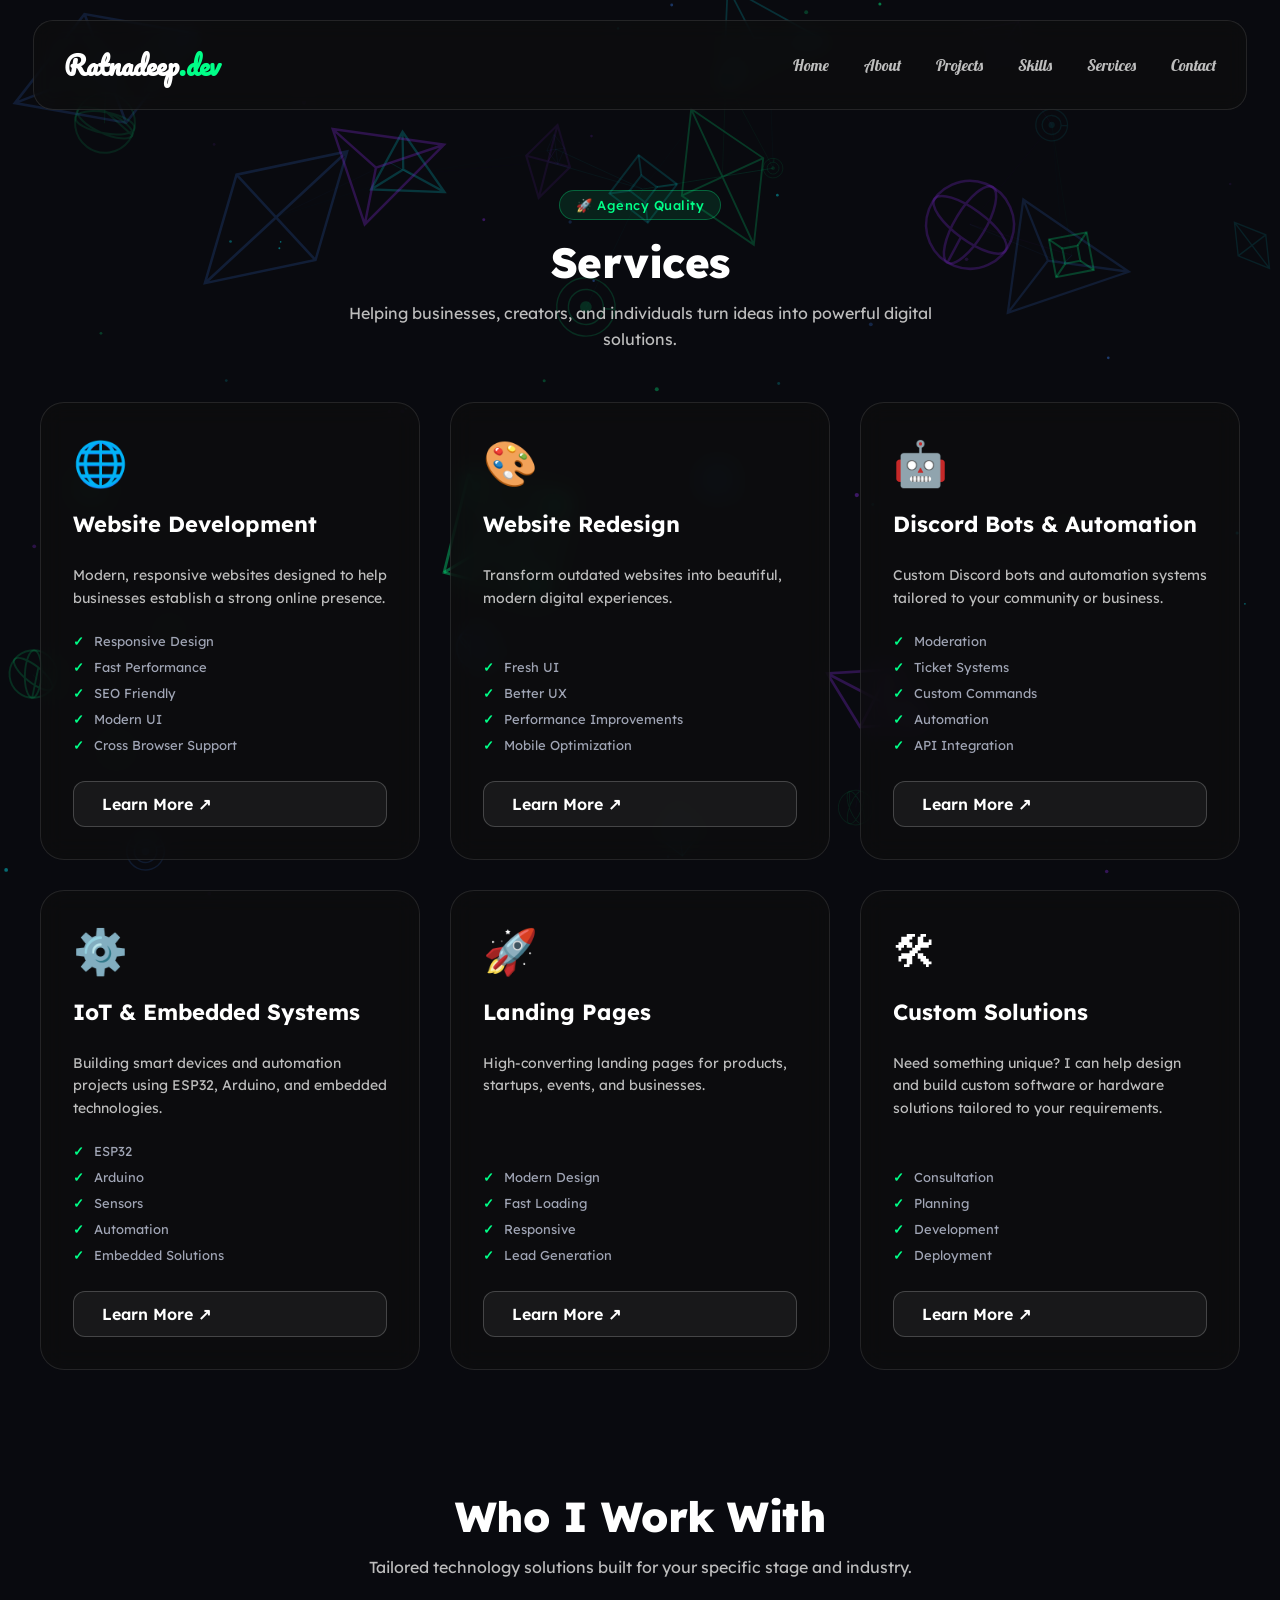
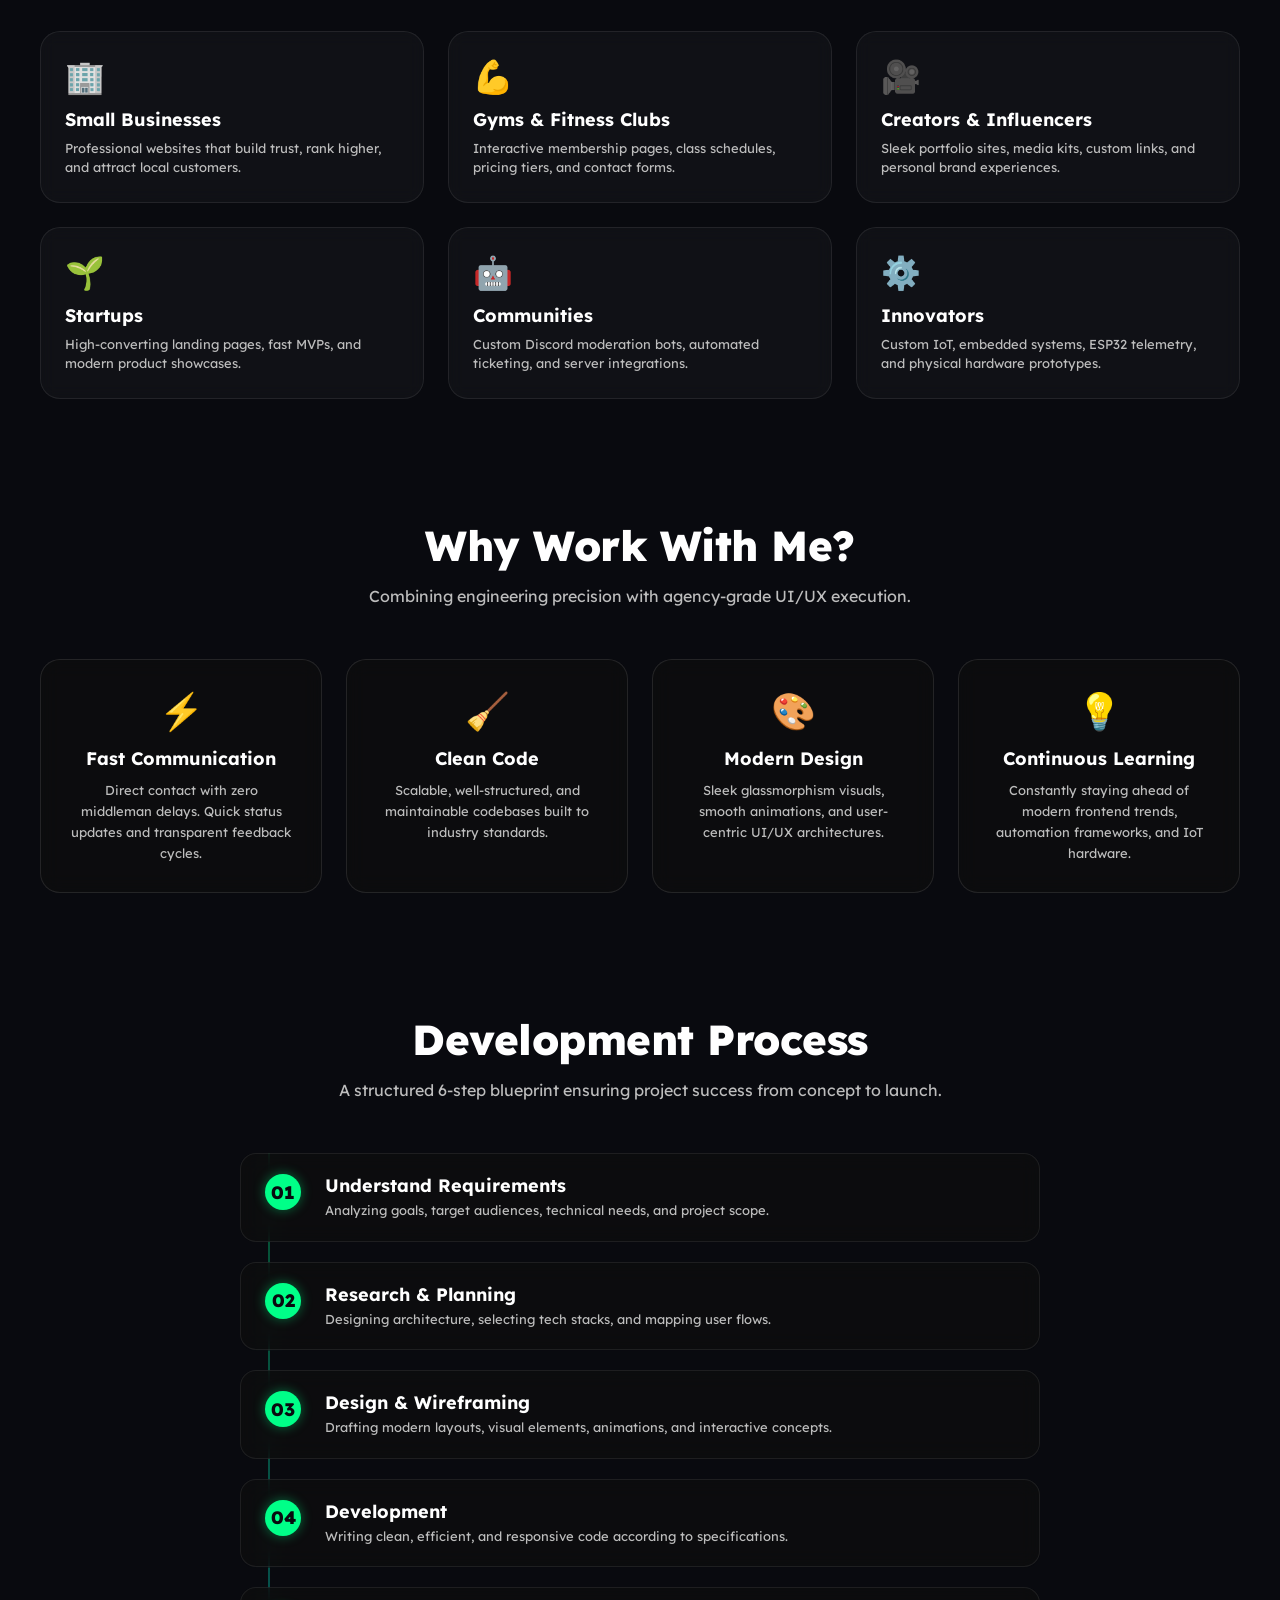
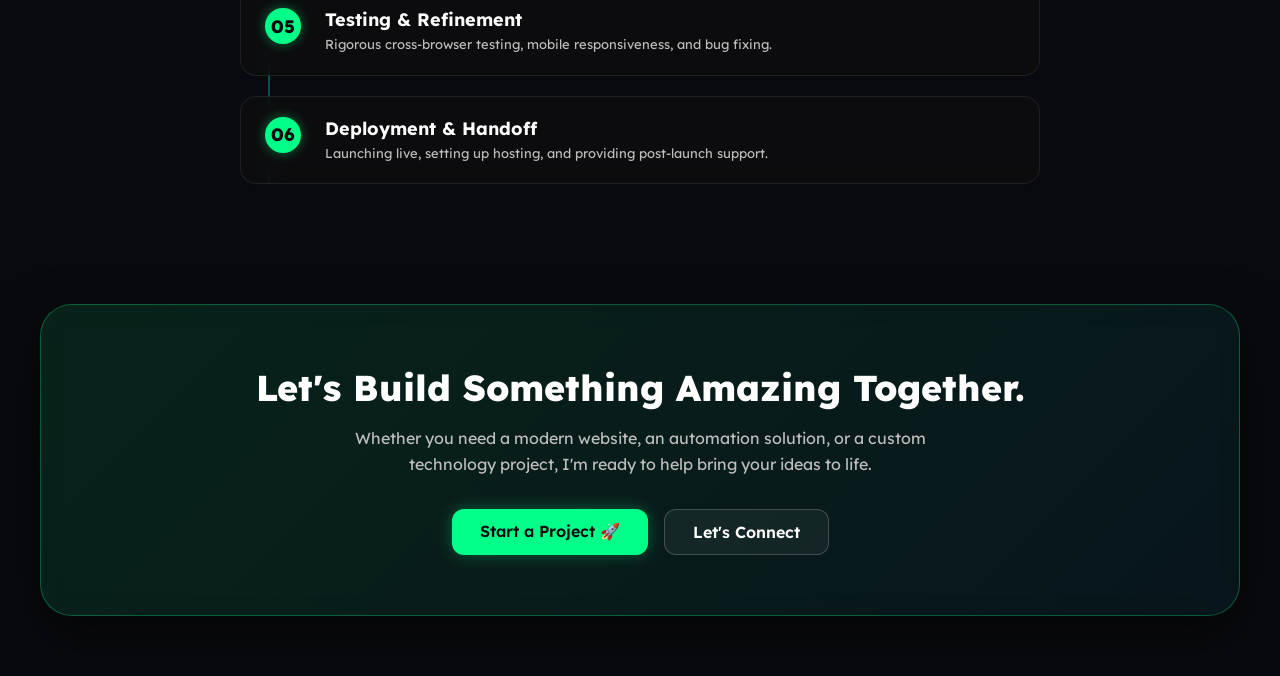
==== Services.html @ 971f7a99 "Add files via upload" ====
<!DOCTYPE html>
<html lang="en">
<head>
    <meta charset="UTF-8">
    <meta name="viewport" content="width=device-width, initial-scale=1.0">
    
    <!-- Google Fonts Preconnect -->
    <link rel="preconnect" href="https://fonts.googleapis.com">
    <link rel="preconnect" href="https://fonts.gstatic.com" crossorigin>

    <!-- Google Fonts Import -->
    <link href="https://fonts.googleapis.com/css2?family=Lexend:wght@100..900&family=Lobster&family=Pacifico&display=swap" rel="stylesheet">
    
    <!-- Design System Styles -->
    <link rel="stylesheet" href="Home.css">
    <link rel="stylesheet" href="Services.css">
    
    <title>Services & Digital Solutions | Ratnadeep.dev</title>
</head>
<body>
    
    <!-- Reusable Canvas for 3D Geometry Background -->
    <canvas id="bg-canvas"></canvas>

    <!-- Navbar -->
    <nav class="navbar">
        <div class="nav-container">
            <a href="Home.html" class="logo">
                Ratnadeep<span>.dev</span>
            </a>

            <ul class="nav-links">
                <li><a href="Home.html">Home</a></li>
                <li><a href="About.html">About</a></li>
                <li><a href="Project.html">Projects</a></li>
                <li><a href="Skills.html">Skills</a></li>
                <li><a href="Services.html" class="active">Services</a></li>
                <li><a href="Contact.html">Contact</a></li>
            </ul>

            <button class="menu-btn">☰</button>
        </div>
    </nav>

    <main class="services-page-wrapper">
        
        <!-- SECTION 1: SERVICES HERO & GRID -->
        <section class="services-section">
            <div class="services-container">
                
                <div class="section-header">
                    <span class="badge">🚀 Agency Quality</span>
                    <h1 class="section-title">Services</h1>
                    <p class="section-subtitle">
                        Helping businesses, creators, and individuals turn ideas into powerful digital solutions.
                    </p>
                </div>

                <!-- Dynamic Target Grid (Rendered by Services.js) -->
                <div class="services-grid" id="services-grid">
                    <!-- Cards injected dynamically -->
                </div>

            </div>
        </section>

        <!-- SECTION 2: WHO I WORK WITH -->
        <section class="target-audience-section">
            <div class="services-container">
                <div class="section-header">
                    <h2 class="section-title">Who I Work With</h2>
                    <p class="section-subtitle">Tailored technology solutions built for your specific stage and industry.</p>
                </div>

                <div class="audience-grid">
                    <div class="audience-card">
                        <span class="audience-icon">🏢</span>
                        <h3>Small Businesses</h3>
                        <p>Professional websites that build trust, rank higher, and attract local customers.</p>
                    </div>

                    <div class="audience-card">
                        <span class="audience-icon">💪</span>
                        <h3>Gyms & Fitness Clubs</h3>
                        <p>Interactive membership pages, class schedules, pricing tiers, and contact forms.</p>
                    </div>

                    <div class="audience-card">
                        <span class="audience-icon">🎥</span>
                        <h3>Creators & Influencers</h3>
                        <p>Sleek portfolio sites, media kits, custom links, and personal brand experiences.</p>
                    </div>

                    <div class="audience-card">
                        <span class="audience-icon">🌱</span>
                        <h3>Startups</h3>
                        <p>High-converting landing pages, fast MVPs, and modern product showcases.</p>
                    </div>

                    <div class="audience-card">
                        <span class="audience-icon">🤖</span>
                        <h3>Communities</h3>
                        <p>Custom Discord moderation bots, automated ticketing, and server integrations.</p>
                    </div>

                    <div class="audience-card">
                        <span class="audience-icon">⚙️</span>
                        <h3>Innovators</h3>
                        <p>Custom IoT, embedded systems, ESP32 telemetry, and physical hardware prototypes.</p>
                    </div>
                </div>
            </div>
        </section>

        <!-- SECTION 3: WHY WORK WITH ME -->
        <section class="why-section">
            <div class="services-container">
                <div class="section-header">
                    <h2 class="section-title">Why Work With Me?</h2>
                    <p class="section-subtitle">Combining engineering precision with agency-grade UI/UX execution.</p>
                </div>

                <div class="why-grid">
                    <div class="why-card">
                        <div class="why-icon">⚡</div>
                        <h3>Fast Communication</h3>
                        <p>Direct contact with zero middleman delays. Quick status updates and transparent feedback cycles.</p>
                    </div>

                    <div class="why-card">
                        <div class="why-icon">🧹</div>
                        <h3>Clean Code</h3>
                        <p>Scalable, well-structured, and maintainable codebases built to industry standards.</p>
                    </div>

                    <div class="why-card">
                        <div class="why-icon">🎨</div>
                        <h3>Modern Design</h3>
                        <p>Sleek glassmorphism visuals, smooth animations, and user-centric UI/UX architectures.</p>
                    </div>

                    <div class="why-card">
                        <div class="why-icon">💡</div>
                        <h3>Continuous Learning</h3>
                        <p>Constantly staying ahead of modern frontend trends, automation frameworks, and IoT hardware.</p>
                    </div>
                </div>
            </div>
        </section>

        <!-- SECTION 4: DEVELOPMENT PROCESS TIMELINE -->
        <section class="process-section">
            <div class="services-container">
                <div class="section-header">
                    <h2 class="section-title">Development Process</h2>
                    <p class="section-subtitle">A structured 6-step blueprint ensuring project success from concept to launch.</p>
                </div>

                <div class="timeline">
                    <div class="timeline-step">
                        <div class="step-number">01</div>
                        <div class="step-content">
                            <h3>Understand Requirements</h3>
                            <p>Analyzing goals, target audiences, technical needs, and project scope.</p>
                        </div>
                    </div>

                    <div class="timeline-step">
                        <div class="step-number">02</div>
                        <div class="step-content">
                            <h3>Research & Planning</h3>
                            <p>Designing architecture, selecting tech stacks, and mapping user flows.</p>
                        </div>
                    </div>

                    <div class="timeline-step">
                        <div class="step-number">03</div>
                        <div class="step-content">
                            <h3>Design & Wireframing</h3>
                            <p>Drafting modern layouts, visual elements, animations, and interactive concepts.</p>
                        </div>
                    </div>

                    <div class="timeline-step">
                        <div class="step-number">04</div>
                        <div class="step-content">
                            <h3>Development</h3>
                            <p>Writing clean, efficient, and responsive code according to specifications.</p>
                        </div>
                    </div>

                    <div class="timeline-step">
                        <div class="step-number">05</div>
                        <div class="step-content">
                            <h3>Testing & Refinement</h3>
                            <p>Rigorous cross-browser testing, mobile responsiveness, and bug fixing.</p>
                        </div>
                    </div>

                    <div class="timeline-step">
                        <div class="step-number">06</div>
                        <div class="step-content">
                            <h3>Deployment & Handoff</h3>
                            <p>Launching live, setting up hosting, and providing post-launch support.</p>
                        </div>
                    </div>
                </div>
            </div>
        </section>

        <!-- SECTION 5: FINAL CTA -->
        <section class="cta-section">
            <div class="services-container">
                <div class="cta-card">
                    <h2>Let's Build Something Amazing Together.</h2>
                    <p>
                        Whether you need a modern website, an automation solution, or a custom technology project, 
                        I'm ready to help bring your ideas to life.
                    </p>
                    <div class="cta-buttons">
                        <a href="Contact.html" class="btn primary-btn magnetic-btn">Start a Project 🚀</a>
                        <a href="Contact.html" class="btn secondary-btn magnetic-btn">Let's Connect</a>
                    </div>
                </div>
            </div>
        </section>

    </main>

    <!-- Background Particle Script -->
    <script src="Home.js"></script>
    <!-- Services Engine Script -->
    <script src="Services.js"></script>
</body>
</html>
---- Home.css ----
@import url('https://fonts.googleapis.com/css2?family=Lobster&family=Pacifico&display=swap');

html {
    scroll-behavior: smooth;
}

body {
    margin: 0;
    background: #090a0f;
    overflow-x: hidden;
    min-height: 100vh;
}

/* Background Canvas styling */
#bg-canvas, #particle-canvas {
    position: fixed;
    top: 0;
    left: 0;
    width: 100vw;
    height: 100vh;
    z-index: -1;
    pointer-events: none;
    overflow: hidden;
}

/* Glassmorphism Navbar */
.navbar {
    position: fixed;
    top: 20px;
    left: 50%;
    transform: translateX(-50%);
    width: 90%;
    max-width: 1200px;
    padding: 18px 30px;

    background: rgba(15, 15, 15, 0.65);
    backdrop-filter: blur(10px);
    -webkit-backdrop-filter: blur(10px);

    border: 1px solid rgba(255, 255, 255, 0.1);
    border-radius: 20px;

    z-index: 1000;
    animation: navbarDrop 0.8s ease;
}

@keyframes navbarDrop {
    from {
        opacity: 0;
        transform: translate(-50%, -40px);
    }
    to {
        opacity: 1;
        transform: translate(-50%, 0);
    }
}

.nav-container {
    display: flex;
    align-items: center;
    justify-content: space-between;
}

/* Logo */
.logo {
    font-size: 26px;
    font-weight: 800;
    text-decoration: none;
    color: white;
    font-family: 'Pacifico', cursive, sans-serif;
    transition: 0.3s;
}

.logo span {
    color: #00ff88;
}

.logo:hover {
    transform: scale(1.08);
    text-shadow: 0 0 20px #00ff88;
}

/* Links */
.nav-links {
    display: flex;
    gap: 35px;
    list-style: none;
    font-family: 'Lobster', cursive, sans-serif;
}

.nav-links a {
    color: #bdbdbd;
    text-decoration: none;
    font-size: 16px;
    font-weight: 500;
    position: relative;
    transition: color .3s, transform .3s;
}

.nav-links a:hover {
    color: white;
    transform: translateY(-3px);
}

.nav-links a::before {
    content: "";
    position: absolute;
    bottom: -8px;
    left: 50%;
    width: 0;
    height: 3px;
    background: #00ff88;
    border-radius: 10px;
    transform: translateX(-50%);
    transition: .35s;
}

.nav-links a:hover::before,
.nav-links a.active::before {
    width: 100%;
}

.nav-links a.active {
    color: white;
}

/* Mobile Menu Button */
.menu-btn {
    display: none;
    background: none;
    border: none;
    color: white;
    font-size: 28px;
}

/* ==========================================
   HERO SECTION STYLES (FIXES THE COLLAPSE)
   ========================================== */
.hero {
    min-height: 100vh;
    display: flex;
    align-items: center;
    justify-content: center;
    text-align: center;
    padding: 120px 20px 40px;
    color: white;
    font-family: 'Lexend', sans-serif;
    box-sizing: border-box;
}

.hero-content {
    max-width: 850px;
    z-index: 1;
}

.badge-group {
    display: flex;
    gap: 10px;
    justify-content: center;
    flex-wrap: wrap;
    margin-bottom: 25px;
}

.badge {
    background: rgba(0, 255, 136, 0.1);
    color: #00ff88;
    border: 1px solid rgba(0, 255, 136, 0.3);
    padding: 6px 16px;
    border-radius: 20px;
    font-size: 13px;
    letter-spacing: 0.5px;
    font-weight: 500;
}

.hero h1 {
    font-size: 52px;
    font-weight: 800;
    margin: 0 0 20px;
    line-height: 1.25;
    letter-spacing: -0.5px;
}

.hero h1 span {
    color: #00f2fe;
    text-shadow: 0 0 25px rgba(0, 242, 254, 0.45);
}

.hero p {
    font-size: 18px;
    color: #bdbdbd;
    margin: 0 auto 35px;
    max-width: 650px;
    line-height: 1.6;
}

.hero p strong {
    color: #ffffff;
}

.hero-btns {
    display: flex;
    gap: 15px;
    justify-content: center;
}

.btn {
    padding: 12px 28px;
    border-radius: 12px;
    font-size: 16px;
    font-weight: 600;
    text-decoration: none;
    transition: 0.3s ease;
}

.primary-btn {
    background: #00ff88;
    color: #090a0f;
    box-shadow: 0 0 15px rgba(0, 255, 136, 0.3);
}

.primary-btn:hover {
    box-shadow: 0 0 25px rgba(0, 255, 136, 0.6);
    transform: translateY(-2px);
}

.secondary-btn {
    border: 1px solid rgba(255, 255, 255, 0.2);
    color: white;
    background: rgba(255, 255, 255, 0.05);
}

.secondary-btn:hover {
    background: rgba(255, 255, 255, 0.15);
    border-color: rgba(255, 255, 255, 0.4);
    transform: translateY(-2px);
}
/* Hero Status Line Below Buttons */
.hero-stats-line {
    margin-top: 35px;
    display: flex;
    align-items: center;
    justify-content: center;
    gap: 12px;
    flex-wrap: wrap;
    font-size: 14px;
    color: #a0a5b5;
    font-weight: 500;
    letter-spacing: 0.5px;
}

.hero-stats-line .dot {
    color: #00ff88;
    font-size: 12px;
    opacity: 0.7;
}

.hero-stats-line span:not(.dot) {
    background: rgba(255, 255, 255, 0.03);
    padding: 6px 14px;
    border-radius: 20px;
    border: 1px solid rgba(255, 255, 255, 0.05);
    transition: 0.3s ease;
}

.hero-stats-line span:not(.dot):hover {
    color: #ffffff;
    border-color: rgba(0, 255, 136, 0.3);
    background: rgba(0, 255, 136, 0.05);
}
---- Services.css ----
/* ==========================================
   SERVICES PAGE DEDICATED STYLES
   ========================================== */

.services-page-wrapper {
    padding-top: 130px;
    min-height: 100vh;
    box-sizing: border-box;
}

.services-section, 
.target-audience-section, 
.why-section, 
.process-section, 
.cta-section {
    padding: 60px 20px;
    color: #ffffff;
    font-family: 'Lexend', sans-serif;
    position: relative;
    z-index: 1;
}

.services-container {
    max-width: 1200px;
    margin: 0 auto;
}

/* Header Elements */
.section-header {
    text-align: center;
    margin-bottom: 50px;
}

.section-header .badge {
    display: inline-block;
    background: rgba(0, 255, 136, 0.1);
    color: #00ff88;
    border: 1px solid rgba(0, 255, 136, 0.3);
    padding: 6px 16px;
    border-radius: 20px;
    font-size: 13px;
    font-weight: 500;
    margin-bottom: 16px;
}

.section-title {
    font-size: 42px;
    font-weight: 800;
    margin: 0 0 12px;
    letter-spacing: -0.5px;
}

.section-subtitle {
    font-size: 16px;
    color: #bdbdbd;
    max-width: 650px;
    margin: 0 auto;
    line-height: 1.6;
}

/* --- SERVICES GRID & CARDS --- */
.services-grid {
    display: grid;
    grid-template-columns: repeat(auto-fill, minmax(340px, 1fr));
    gap: 30px;
    perspective: 1000px;
}

.service-card {
    background: rgba(15, 15, 15, 0.65);
    backdrop-filter: blur(12px);
    -webkit-backdrop-filter: blur(12px);
    border: 1px solid rgba(255, 255, 255, 0.1);
    border-radius: 24px;
    padding: 32px;
    display: flex;
    flex-direction: column;
    position: relative;
    overflow: hidden;
    transform-style: preserve-3d;
    transition: transform 0.15s ease-out, border-color 0.4s ease, box-shadow 0.4s ease;
}

.service-card::before {
    content: '';
    position: absolute;
    top: -50%;
    left: -50%;
    width: 200%;
    height: 200%;
    background: radial-gradient(circle, rgba(0, 255, 136, 0.1) 0%, transparent 70%);
    opacity: 0;
    transition: opacity 0.4s ease;
    pointer-events: none;
}

.service-card:hover {
    border-color: rgba(0, 255, 136, 0.4);
    box-shadow: 0 16px 40px rgba(0, 0, 0, 0.6), 0 0 30px rgba(0, 255, 136, 0.15);
}

.service-card:hover::before {
    opacity: 1;
}

.service-icon {
    font-size: 44px;
    margin-bottom: 20px;
    display: inline-block;
    transition: transform 0.4s cubic-bezier(0.175, 0.885, 0.32, 1.275);
}

.service-card:hover .service-icon {
    transform: translateZ(25px) scale(1.15) rotate(5deg);
}

.service-title {
    font-size: 22px;
    font-weight: 700;
    margin: 0 0 12px;
    color: #ffffff;
    transform: translateZ(10px);
}

.service-description {
    font-size: 14px;
    color: #bdbdbd;
    line-height: 1.6;
    margin-bottom: 24px;
    transform: translateZ(5px);
}

.service-features {
    list-style: none;
    padding: 0;
    margin: 0 0 28px;
    display: flex;
    flex-direction: column;
    gap: 10px;
    margin-top: auto;
}

.service-features li {
    font-size: 13px;
    color: #a0a5b5;
    display: flex;
    align-items: center;
    gap: 10px;
}

.service-features li::before {
    content: "✓";
    color: #00ff88;
    font-weight: bold;
}

/* --- WHO I WORK WITH SECTION --- */
.audience-grid {
    display: grid;
    grid-template-columns: repeat(auto-fill, minmax(320px, 1fr));
    gap: 24px;
}

.audience-card {
    background: rgba(255, 255, 255, 0.03);
    border: 1px solid rgba(255, 255, 255, 0.08);
    border-radius: 20px;
    padding: 24px;
    backdrop-filter: blur(8px);
    transition: all 0.3s ease;
}

.audience-card:hover {
    background: rgba(0, 255, 136, 0.05);
    border-color: rgba(0, 255, 136, 0.3);
    transform: translateY(-5px);
}

.audience-icon {
    font-size: 32px;
    margin-bottom: 12px;
    display: block;
}

.audience-card h3 {
    font-size: 18px;
    margin: 0 0 8px;
    color: #ffffff;
}

.audience-card p {
    font-size: 13px;
    color: #bdbdbd;
    margin: 0;
    line-height: 1.5;
}

/* --- WHY WORK WITH ME SECTION --- */
.why-grid {
    display: grid;
    grid-template-columns: repeat(auto-fill, minmax(250px, 1fr));
    gap: 24px;
}

.why-card {
    background: rgba(15, 15, 15, 0.65);
    border: 1px solid rgba(255, 255, 255, 0.1);
    border-radius: 20px;
    padding: 28px;
    text-align: center;
    backdrop-filter: blur(10px);
    transition: 0.3s ease;
}

.why-card:hover {
    border-color: #00f2fe;
    box-shadow: 0 0 20px rgba(0, 242, 254, 0.15);
    transform: translateY(-5px);
}

.why-icon {
    font-size: 36px;
    margin-bottom: 14px;
}

.why-card h3 {
    font-size: 18px;
    margin: 0 0 10px;
    color: #ffffff;
}

.why-card p {
    font-size: 13px;
    color: #bdbdbd;
    line-height: 1.6;
    margin: 0;
}

/* --- TIMELINE SECTION --- */
.timeline {
    display: flex;
    flex-direction: column;
    gap: 20px;
    max-width: 800px;
    margin: 0 auto;
    position: relative;
}

.timeline::before {
    content: '';
    position: absolute;
    left: 28px;
    top: 0;
    bottom: 0;
    width: 2px;
    background: linear-gradient(180deg, #00ff88 0%, #00f2fe 100%);
    opacity: 0.3;
}

.timeline-step {
    display: flex;
    align-items: flex-start;
    gap: 24px;
    background: rgba(15, 15, 15, 0.65);
    border: 1px solid rgba(255, 255, 255, 0.08);
    padding: 20px 24px;
    border-radius: 16px;
    backdrop-filter: blur(10px);
    transition: 0.3s ease;
    position: relative;
    z-index: 1;
}

.timeline-step:hover {
    border-color: rgba(0, 255, 136, 0.4);
    transform: translateX(8px);
}

.step-number {
    font-size: 18px;
    font-weight: 800;
    color: #090a0f;
    background: #00ff88;
    width: 36px;
    height: 36px;
    border-radius: 50%;
    display: flex;
    align-items: center;
    justify-content: center;
    flex-shrink: 0;
    box-shadow: 0 0 12px rgba(0, 255, 136, 0.4);
}

.step-content h3 {
    font-size: 18px;
    margin: 0 0 4px;
    color: #ffffff;
}

.step-content p {
    font-size: 13px;
    color: #bdbdbd;
    margin: 0;
    line-height: 1.5;
}

/* --- CTA SECTION --- */
.cta-card {
    background: linear-gradient(135deg, rgba(0, 255, 136, 0.1) 0%, rgba(0, 242, 254, 0.05) 100%);
    border: 1px solid rgba(0, 255, 136, 0.3);
    border-radius: 32px;
    padding: 60px 40px;
    text-align: center;
    backdrop-filter: blur(12px);
    box-shadow: 0 20px 50px rgba(0, 0, 0, 0.5);
}

.cta-card h2 {
    font-size: 36px;
    font-weight: 800;
    margin: 0 0 16px;
    color: #ffffff;
}

.cta-card p {
    font-size: 16px;
    color: #bdbdbd;
    max-width: 600px;
    margin: 0 auto 32px;
    line-height: 1.6;
}

.cta-buttons {
    display: flex;
    gap: 16px;
    justify-content: center;
    flex-wrap: wrap;
}

.magnetic-btn {
    transition: transform 0.2s cubic-bezier(0.25, 0.46, 0.45, 0.94);
}

@media (max-width: 768px) {
    .section-title {
        font-size: 32px;
    }
    .cta-card h2 {
        font-size: 26px;
    }
    .timeline::before {
        left: 20px;
    }
}
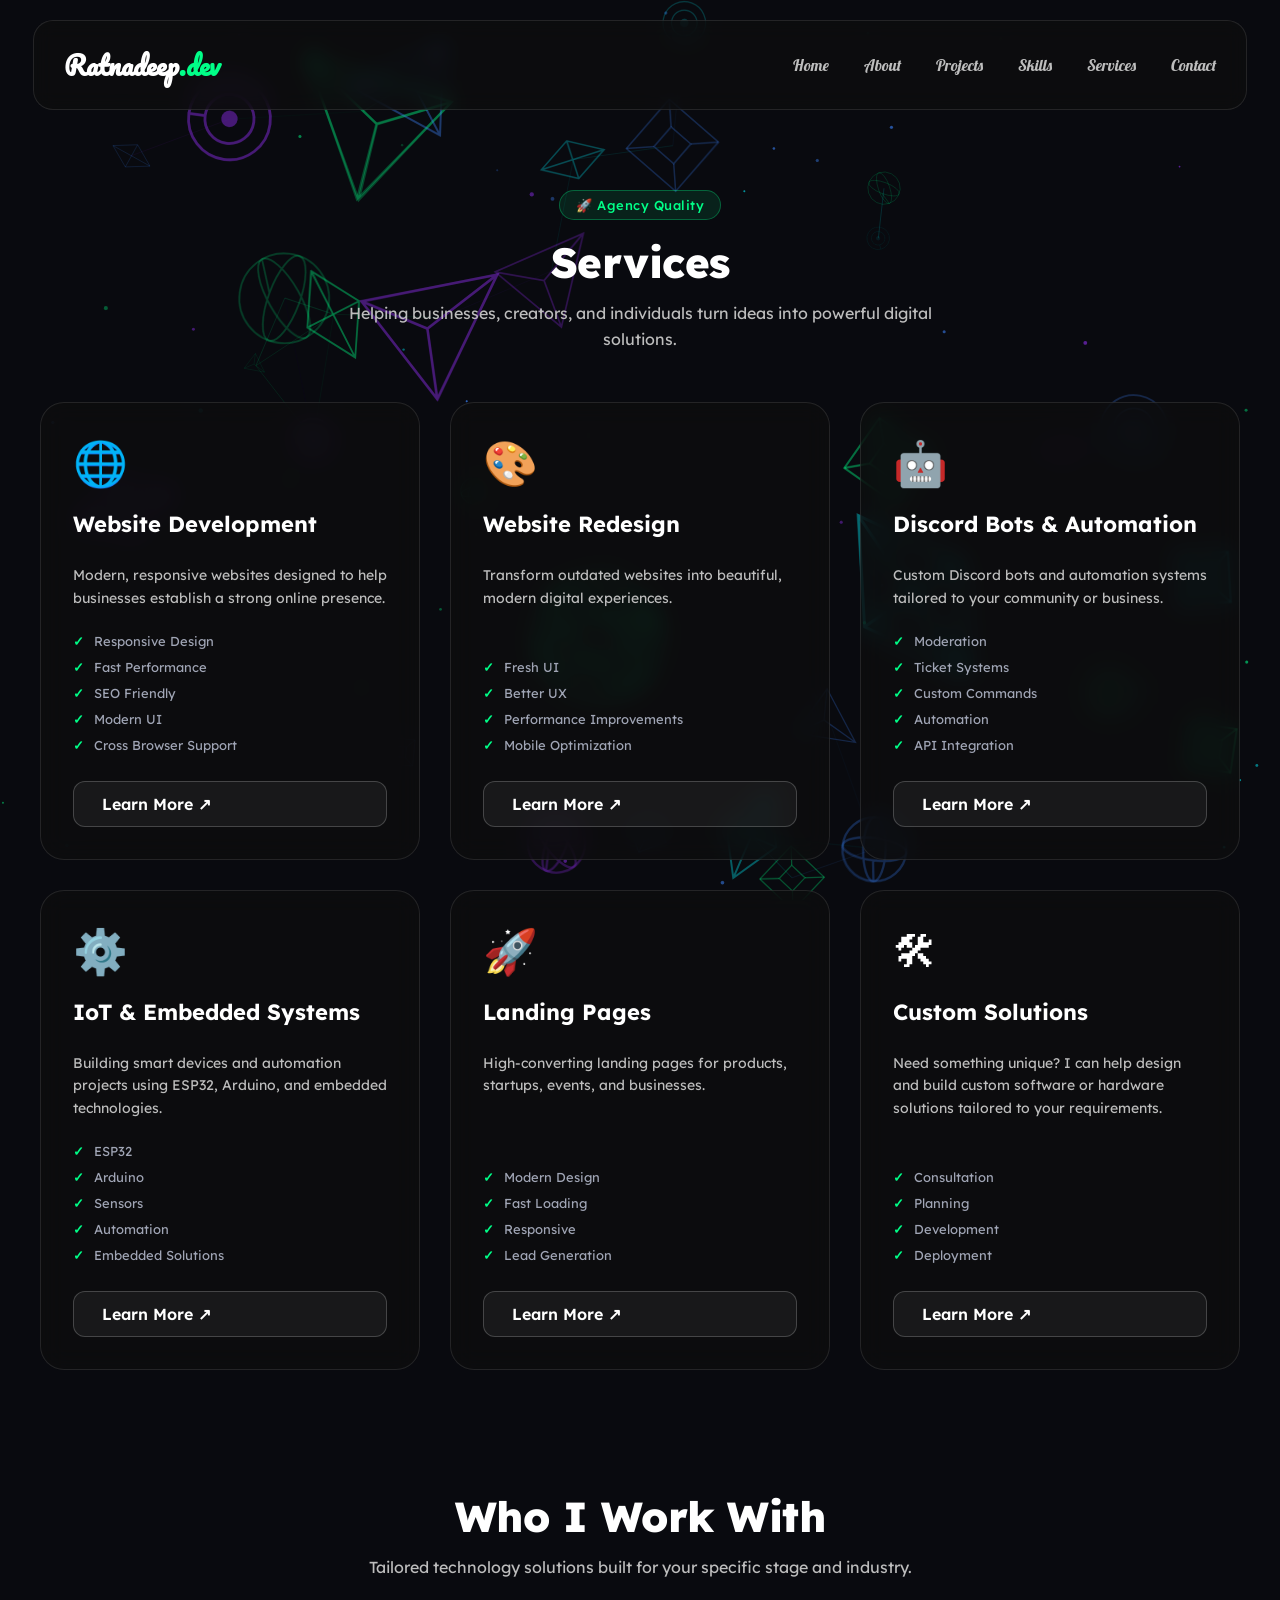
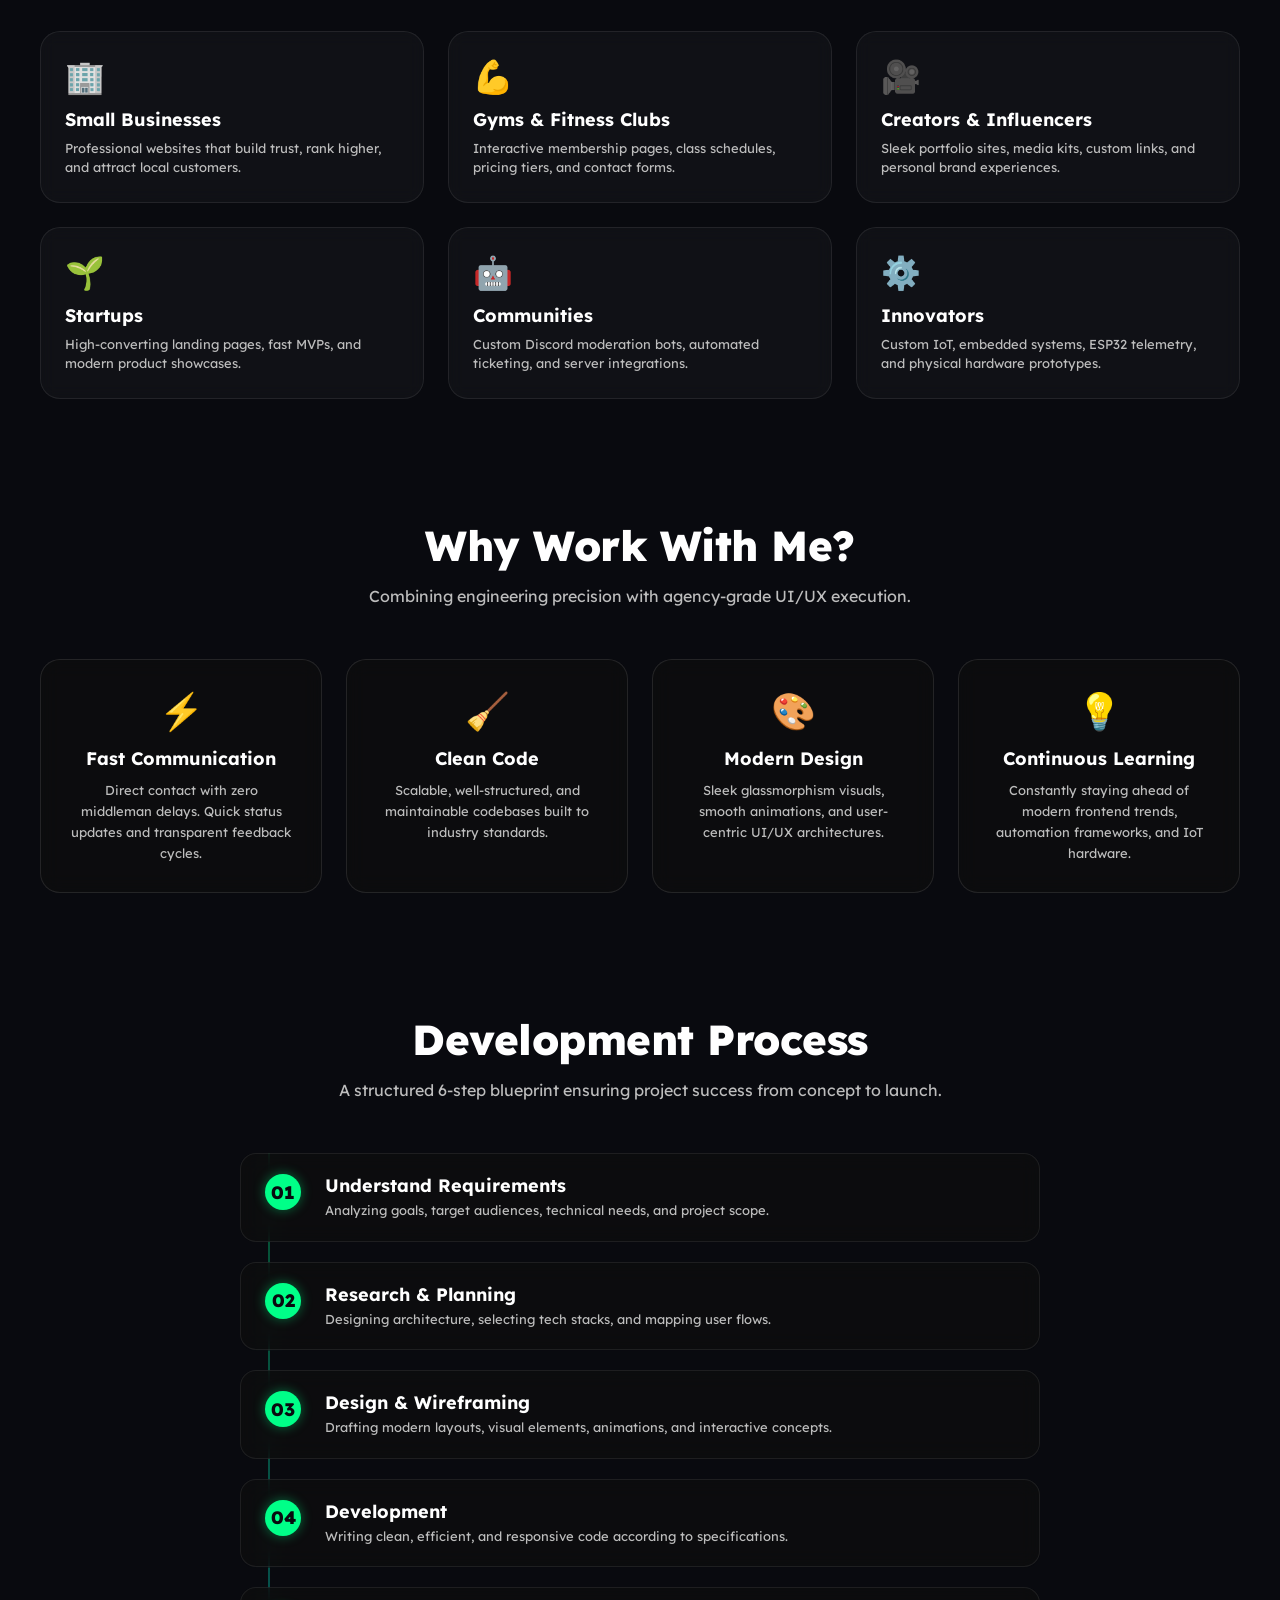
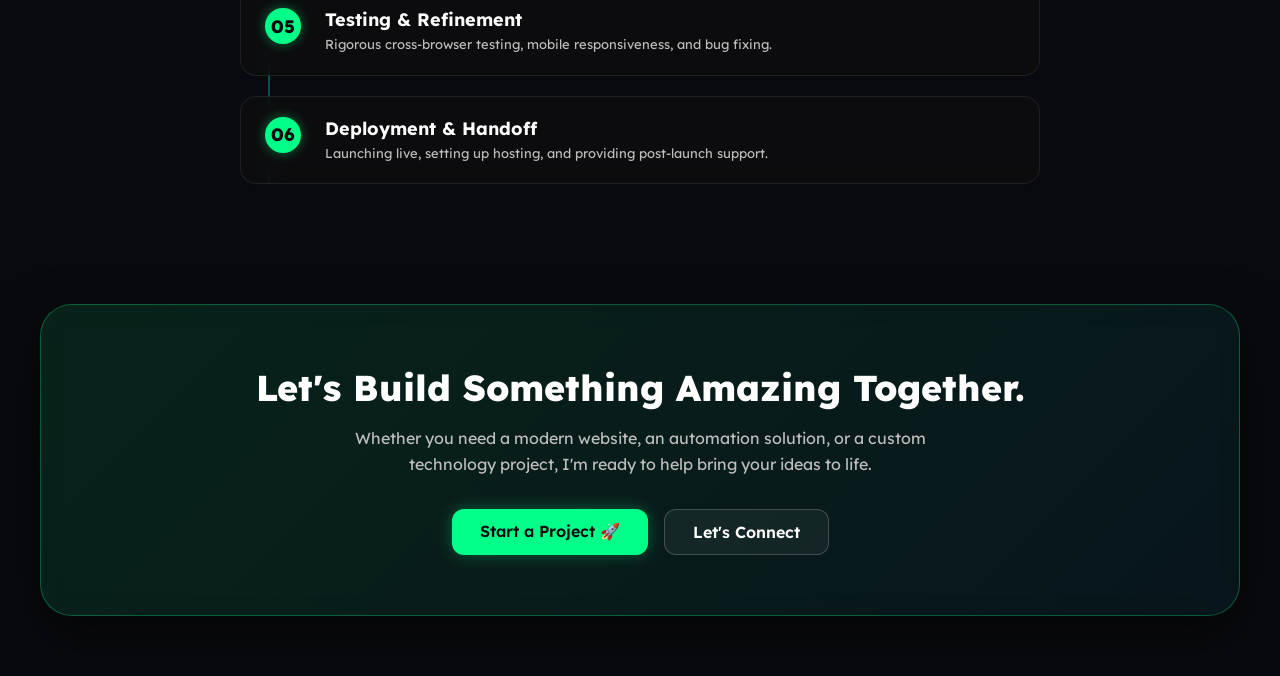
==== commit 28cea50a: "Update Services.html" ====
--- a/Services.html
+++ b/Services.html
@@ -30,7 +30,7 @@
             </a>
 
             <ul class="nav-links">
-                <li><a href="Home.html">Home</a></li>
+                <li><a href="index.html">Home</a></li>
                 <li><a href="About.html">About</a></li>
                 <li><a href="Project.html">Projects</a></li>
                 <li><a href="Skills.html">Skills</a></li>
@@ -232,4 +232,4 @@
     <!-- Services Engine Script -->
     <script src="Services.js"></script>
 </body>
-</html>+</html>
